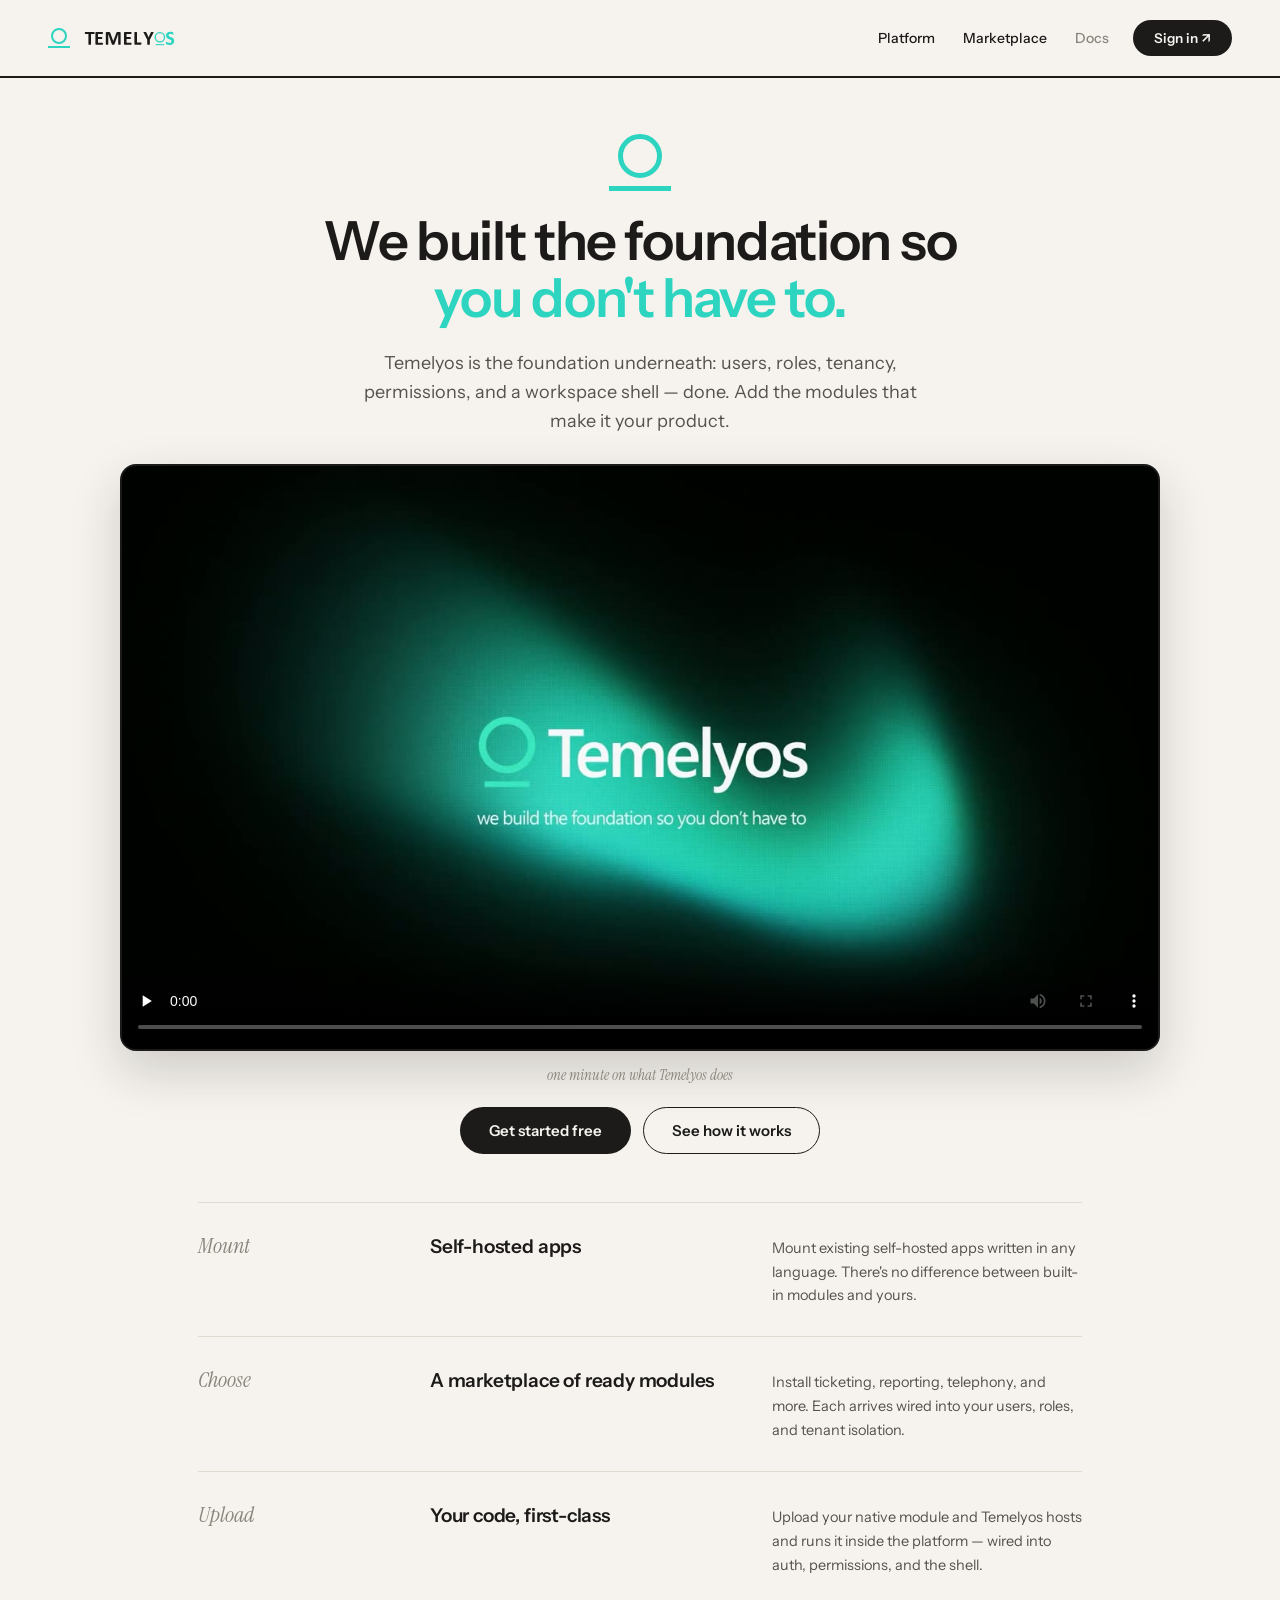
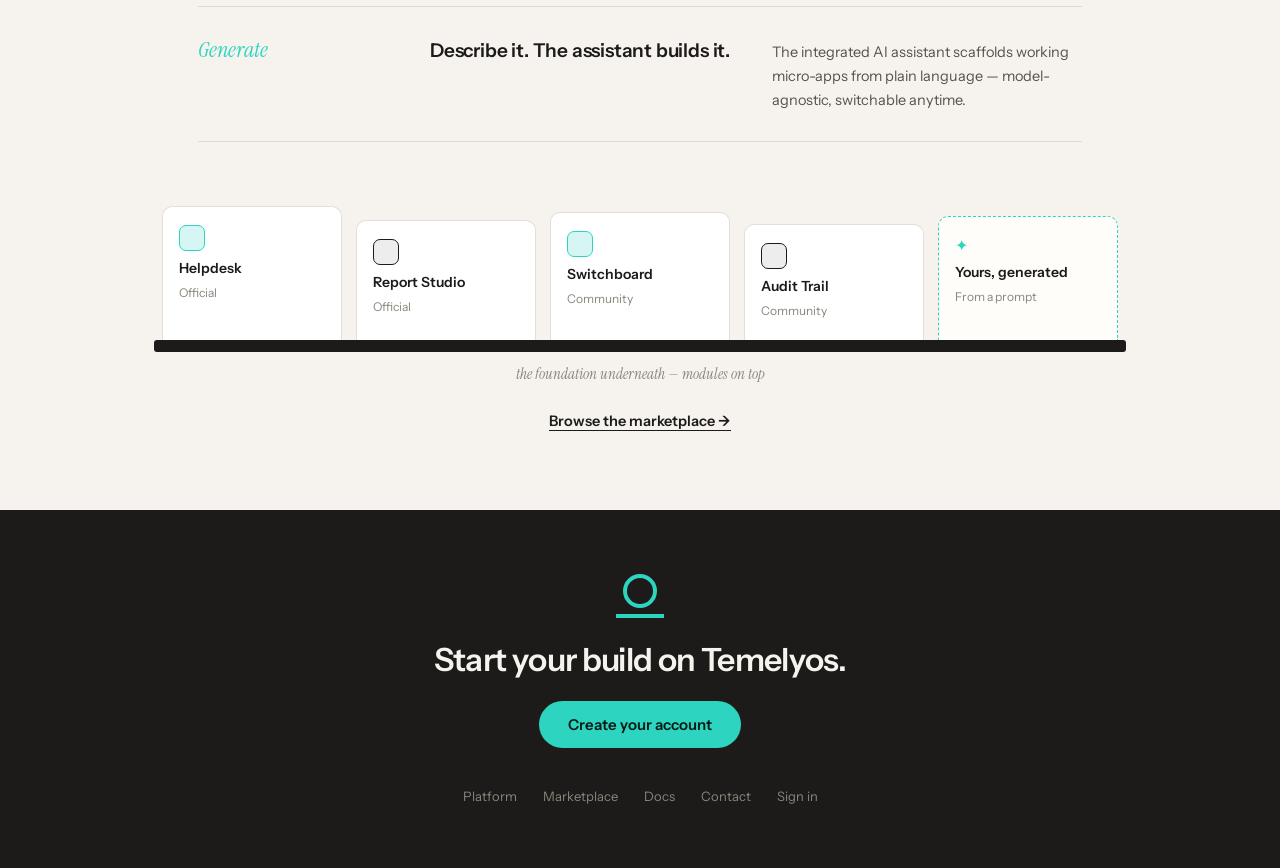
==== index.html @ 7af505e9 "feat(home): rewind the explainer to its first frame when it ends The cut ends on a white end card th" ====
<!DOCTYPE html>
<html lang="en">
<head>
<meta charset="utf-8">
<meta name="viewport" content="width=device-width, initial-scale=1">
<link rel="icon" type="image/svg+xml" href="/favicon.svg">
<title>Temelyos — We built the foundation so you don’t have to</title>
<meta name="description" content="Temelyos is the enterprise application foundation: users, roles, tenancy, permissions, and a workspace shell — done. Add the modules that make it your product.">
<link rel="preconnect" href="https://fonts.googleapis.com">
<link href="https://fonts.googleapis.com/css2?family=Instrument+Sans:wght@400;500;600;700&amp;family=Instrument+Serif:ital@0;1&amp;display=swap" rel="stylesheet">
<link rel="stylesheet" href="assets/site.css">
</head>
<body>
<div class="wrap" data-screen-label="Home">

  <!-- nav -->
  <div class="nav">
    <a href="index.html" class="nav-brand">
      <span style="display:flex;flex-direction:column;align-items:center"><span style="width:16px;height:16px;border-radius:50%;border:2.5px solid #2DD4BF;display:block"></span><span style="width:22px;height:2.5px;background:#2DD4BF;display:block;margin-top:2px"></span></span>
      <img src="assets/wordmark-charcoal.svg" alt="Temelyos" style="height:15px;display:block">
    </a>
    <div class="nav-links">
      <a href="platform.html">Platform</a>
      <a href="marketplace.html">Marketplace</a>
      <span class="muted">Docs</span>
    </div>
    <a href="sign-in.html" class="btn btn--dark btn--sm nav-cta">Sign in ↗</a>
  </div>

  <!-- hero -->
  <div class="hero hero--video">
    <div style="display:flex;flex-direction:column;align-items:center">
      <span style="width:44px;height:44px;border-radius:50%;border:5px solid #2DD4BF;display:block"></span>
      <span style="width:62px;height:5px;background:#2DD4BF;display:block;margin-top:8px"></span>
    </div>
    <h1 class="h1 h1--lg" style="max-width:720px">We built the foundation so <span style="color:#2DD4BF">you don't have to.</span></h1>
    <p class="lede" style="max-width:560px">Temelyos is the foundation underneath: users, roles, tenancy, permissions, and a workspace shell — done. Add the modules that make it your product.</p>

    <figure class="hero-video">
      <video controls playsinline preload="none" width="1920" height="1080" onended="this.currentTime = 0"
             poster="assets/explainer-poster.jpg">
        <source src="assets/explainer.mp4" type="video/mp4">
        Your browser can't play this video. <a href="assets/explainer.mp4">Download it instead.</a>
      </video>
    </figure>
    <div class="serif-note" style="font-size:15px;margin-top:-8px">one minute on what Temelyos does</div>

    <div class="hero-actions">
      <a href="sign-in.html#signup" class="btn btn--dark">Get started free</a>
      <a href="platform.html" class="btn btn--outline">See how it works</a>
    </div>
  </div>

  <!-- pillars as rows -->
  <div class="container">
    <div class="pillar">
      <div class="pillar-label">Mount</div>
      <div class="pillar-title">Self-hosted apps</div>
      <div class="pillar-body">Mount existing self-hosted apps written in any language. There's no difference between built-in modules and yours.</div>
    </div>
    <div class="pillar">
      <div class="pillar-label">Choose</div>
      <div class="pillar-title">A marketplace of ready modules</div>
      <div class="pillar-body">Install ticketing, reporting, telephony, and more. Each arrives wired into your users, roles, and tenant isolation.</div>
    </div>
    <div class="pillar">
      <div class="pillar-label">Upload</div>
      <div class="pillar-title">Your code, first-class</div>
      <div class="pillar-body">Upload your native module and Temelyos hosts and runs it inside the platform — wired into auth, permissions, and the shell.</div>
    </div>
    <div class="pillar">
      <div class="pillar-label" style="color:#2DD4BF">Generate</div>
      <div class="pillar-title">Describe it. The assistant builds it.</div>
      <div class="pillar-body">The integrated AI assistant scaffolds working micro-apps from plain language — model-agnostic, switchable anytime.</div>
    </div>
  </div>

  <!-- module shelf sitting ON the baseline -->
  <div class="shelf">
    <div class="shelf-inner">
      <!-- Static fallback; replaced with live catalog modules on load (see script). -->
      <div class="shelf-grid" id="shelf-grid">
        <div class="shelf-card">
          <span class="shelf-icon" style="background:#2DD4BF33;border-color:#2DD4BF"></span>
          <span class="shelf-name">Helpdesk</span>
          <span class="shelf-sub">Official</span>
        </div>
        <div class="shelf-card" style="margin-top:14px">
          <span class="shelf-icon" style="background:#1C1B1A14;border-color:#1C1B1A"></span>
          <span class="shelf-name">Report Studio</span>
          <span class="shelf-sub">Official</span>
        </div>
        <div class="shelf-card" style="margin-top:6px">
          <span class="shelf-icon" style="background:#2DD4BF33;border-color:#2DD4BF"></span>
          <span class="shelf-name">Switchboard</span>
          <span class="shelf-sub">Community</span>
        </div>
        <div class="shelf-card" style="margin-top:18px">
          <span class="shelf-icon" style="background:#1C1B1A14;border-color:#1C1B1A"></span>
          <span class="shelf-name">Audit Trail</span>
          <span class="shelf-sub">Community</span>
        </div>
        <div class="shelf-card shelf-card--gen" style="margin-top:10px">
          <span style="font-size:16px;color:#2DD4BF">✦</span>
          <span class="shelf-name">Yours, generated</span>
          <span class="shelf-sub">From a prompt</span>
        </div>
      </div>
      <div style="height:12px;background:#1C1B1A;border-radius:3px"></div>
      <div class="serif-note" style="margin-top:12px;font-size:15px;text-align:center">the foundation underneath — modules on top</div>
    </div>
    <a href="marketplace.html" style="margin-top:28px;color:#1C1B1A;font-weight:600;font-size:14.5px;text-decoration:underline;text-underline-offset:4px">Browse the marketplace →</a>
  </div>

  <!-- CTA / footer -->
  <div class="cta">
    <div style="display:flex;flex-direction:column;align-items:center">
      <span style="width:34px;height:34px;border-radius:50%;border:4px solid #2DD4BF;display:block"></span>
      <span style="width:48px;height:4px;background:#2DD4BF;display:block;margin-top:6px"></span>
    </div>
    <div class="cta-title">Start your build on Temelyos.</div>
    <a href="sign-in.html#signup" class="btn btn--teal">Create your account</a>
    <div class="footer-links" style="margin-top:18px">
      <a href="platform.html">Platform</a>
      <a href="marketplace.html">Marketplace</a>
      <span>Docs</span>
      <a href="contact.html">Contact</a>
      <a href="sign-in.html">Sign in</a>
    </div>
  </div>
</div>

<script>
// Populate the module shelf from the live marketplace catalog (same source as
// marketplace.html). Progressive enhancement: the static shelf above stays as-is
// if the catalog is empty or unreachable.
(function () {
  var API = 'https://marketplace.temelyos.com';
  var grid = document.getElementById('shelf-grid');
  if (!grid) return;
  var STAGGER = [0, 14, 6, 18, 10];   // the shelf's varied resting heights

  function esc(s) {
    return String(s == null ? '' : s).replace(/[&<>"']/g, function (c) {
      return { '&': '&amp;', '<': '&lt;', '>': '&gt;', '"': '&quot;', "'": '&#39;' }[c];
    });
  }
  function iconHtml(e) {
    return e.icon
      ? '<img class="shelf-icon" src="' + esc(API + e.icon) + '" alt="">'
      : '<span class="shelf-icon" style="background:#2DD4BF33;border-color:#2DD4BF"></span>';
  }
  function cardHtml(e, i) {
    var cat = (e.categories && e.categories[0]) || '';
    return '<div class="shelf-card" style="margin-top:' + STAGGER[i % STAGGER.length] + 'px">' +
      iconHtml(e) +
      '<span class="shelf-name">' + esc(e.name) + '</span>' +
      '<span class="shelf-sub">' + esc(cat) + '</span>' +
    '</div>';
  }
  function genCard(i) {
    return '<div class="shelf-card shelf-card--gen" style="margin-top:' + STAGGER[i % STAGGER.length] + 'px">' +
      '<span style="font-size:16px;color:#2DD4BF">✦</span>' +
      '<span class="shelf-name">Yours, generated</span>' +
      '<span class="shelf-sub">From a prompt</span>' +
    '</div>';
  }

  fetch(API + '/api/public/marketplace')
    .then(function (r) { if (!r.ok) throw new Error(r.status); return r.json(); })
    .then(function (data) {
      var list = Array.isArray(data) ? data : [];
      if (!list.length) return;                        // empty -> keep the static shelf
      for (var i = list.length - 1; i > 0; i--) {      // Fisher-Yates shuffle
        var j = Math.floor(Math.random() * (i + 1));
        var t = list[i]; list[i] = list[j]; list[j] = t;
      }
      var picks = list.slice(0, 4);                    // up to 4 random modules
      grid.innerHTML = picks.map(cardHtml).join('') + genCard(picks.length);
    })
    .catch(function () { /* unreachable -> keep the static shelf */ });
})();
</script>
</body>
</html>
---- assets/site.css ----
/* Temelyos marketing site — shared design system.
   Desktop values match the original inline styles; mobile behaviour is
   driven by the --gutter variable, clamp() type, and one breakpoint. */

:root {
  --ink: #1C1B1A;
  --cream: #F6F3EE;
  --teal: #2DD4BF;
  --teal-ink: #0A1A17;
  --muted: #55524C;
  --faint: #8A857C;
  --footer-faint: #9BA6A2;
  --line: #E0DBD1;
  --card-line: #E4DFD6;
  --card: #FFFFFF;
  --sans: 'Instrument Sans', sans-serif;
  --serif: 'Instrument Serif', serif;
  --mono: 'IBM Plex Mono', monospace;
  --gutter: 48px;          /* section side padding — shrinks on mobile */
}

* { box-sizing: border-box; }
body { margin: 0; background: var(--cream); font-family: var(--sans); color: var(--ink); }
.wrap { min-height: 100vh; background: var(--cream); }
input:focus, textarea:focus { border-color: var(--ink) !important; }

/* ---- nav ---- */
.nav { display: flex; align-items: center; flex-wrap: wrap; row-gap: 12px;
  gap: 24px; padding: 20px var(--gutter); border-bottom: 2px solid var(--ink); }
.nav-brand { margin-right: auto; display: flex; align-items: center; gap: 14px; text-decoration: none; color: var(--ink); }
.nav-links { display: flex; align-items: center; gap: 28px; font-size: 14px; font-weight: 500; }
.nav-links a:not(.btn) { color: var(--ink); text-decoration: none; }
.nav-links a.is-active { border-bottom: 2px solid var(--teal); padding-bottom: 2px; }
.nav-links .muted { color: var(--faint); }

/* ---- buttons (pills) ---- */
.btn { display: inline-flex; align-items: center; justify-content: center;
  padding: 13px 28px; border-radius: 99px; border: 1.5px solid transparent;
  font: 600 15px var(--sans); text-decoration: none; cursor: pointer; white-space: nowrap; }
.btn--dark { background: var(--ink); color: var(--cream); }
.btn--teal { background: var(--teal); color: var(--teal-ink); }
.btn--outline { border-color: var(--ink); color: var(--ink); background: transparent; }
.btn--sm { padding: 9px 20px; font-size: 13.5px; }
.btn--tall { height: 48px; padding: 0 24px; }

/* ---- layout containers ---- */
.container { max-width: 980px; margin: 0 auto; padding-left: var(--gutter); padding-right: var(--gutter); }
.container--wide { max-width: 1080px; }

/* ---- type ---- */
.h1 { margin: 0; font-weight: 600; letter-spacing: -.025em; line-height: 1.06;
  font-size: clamp(32px, 8vw, 46px); }
.h1--lg { font-size: clamp(34px, 8vw, 54px); }
.h1--xl { font-size: clamp(34px, 9vw, 58px); }
.lede { margin: 0; font-size: 18px; line-height: 1.6; color: var(--muted); max-width: 600px; }
.eyebrow { font: 500 12px var(--mono); letter-spacing: .14em; color: var(--faint); }
.eyebrow--teal { color: var(--teal); }
.section-title { font-size: clamp(24px, 5vw, 30px); font-weight: 600; letter-spacing: -.02em; }
.serif-note { font-family: var(--serif); font-style: italic; color: var(--faint); }

/* ---- hero (centered, home) ---- */
.hero { display: flex; flex-direction: column; align-items: center; text-align: center;
  padding: 72px var(--gutter) 64px; gap: 26px; }
.hero-actions { display: flex; gap: 12px; flex-wrap: wrap; justify-content: center; }

/* ---- home: hero video (the centrepiece) ---- */
.hero--video { padding-top: 56px; padding-bottom: 48px; gap: 22px; }
.hero-video { width: 100%; max-width: 1040px; margin: 6px 0 0; line-height: 0;
  border: 2px solid var(--ink); border-radius: 16px; overflow: hidden;
  background: var(--ink); box-shadow: 0 20px 50px rgba(28, 27, 26, .18); }
.hero-video video { display: block; width: 100%; height: auto; aspect-ratio: 16 / 9; background: var(--ink); }

/* ---- home: pillar rows ---- */
.pillar { display: grid; grid-template-columns: 200px 1fr 1fr; gap: 32px;
  padding: 28px 0; border-top: 1px solid var(--line); align-items: baseline; }
.pillar:last-child { border-bottom: 1px solid var(--line); }
.pillar-label { font-family: var(--serif); font-style: italic; font-size: 22px; color: var(--faint); }
.pillar-title { font-size: 19px; font-weight: 600; letter-spacing: -.01em; }
.pillar-body { font-size: 14.5px; line-height: 1.65; color: var(--muted); }

/* ---- home: module shelf (populated from the live catalog) ---- */
.shelf { display: flex; flex-direction: column; align-items: center; padding: 64px var(--gutter) 80px; }
.shelf-inner { width: fit-content; max-width: 100%; margin: 0 auto; display: flex; flex-direction: column; }
.shelf-grid { display: flex; flex-wrap: wrap; justify-content: center; gap: 14px; padding: 0 8px; }
.shelf-card { width: 180px; max-width: 100%; background: var(--card); border: 1px solid var(--card-line);
  border-radius: 10px 10px 0 0; border-bottom: none; padding: 18px 16px 22px;
  display: flex; flex-direction: column; gap: 8px; text-align: left; }
.shelf-card--gen { background: #FFFDF9; border: 1.5px dashed var(--teal); border-bottom: none; }
.shelf-icon { width: 26px; height: 26px; border-radius: 7px; display: block; object-fit: cover; border: 1.5px solid var(--card-line); }
.shelf-name { font-weight: 600; font-size: 14px; }
.shelf-sub { font-size: 12px; color: var(--faint); }

/* ---- platform: two-column feature splits ---- */
.split { display: grid; grid-template-columns: 1fr 1.1fr; gap: 56px; align-items: center;
  border-top: 1px solid var(--line); padding: 48px 0; }
.split--wide-left { grid-template-columns: 1.1fr 1fr; }
.split-text { display: flex; flex-direction: column; gap: 16px; }
.bullets { display: flex; flex-direction: column; gap: 10px; margin-top: 6px; }
.bullet { display: flex; gap: 10px; align-items: baseline; }
.bullet .dot { width: 6px; height: 6px; border-radius: 50%; background: var(--teal);
  flex: none; position: relative; top: -2px; }
.bullet span:last-child { font-size: 14px; line-height: 1.5; color: var(--muted); }
.bullet strong { color: var(--ink); }
.mock { background: var(--card); border: 1px solid var(--card-line); border-radius: 10px;
  overflow: hidden; box-shadow: 0 10px 30px rgba(28, 27, 26, .08); }
.shell-mock { display: grid; grid-template-columns: 140px 1fr 130px; min-height: 280px; }
.mini-modules { display: grid; grid-template-columns: repeat(4, 1fr); gap: 12px; padding: 0 6px; }

/* ---- generic card ---- */
.card { background: var(--card); border: 1px solid var(--card-line); border-radius: 12px;
  box-shadow: 0 2px 10px rgba(28, 27, 26, .05); }

/* ---- marketplace ---- */
.panels { display: grid; grid-template-columns: 1fr 1fr; gap: 16px; }
.search-row { display: flex; gap: 12px; margin-top: 8px; flex-wrap: wrap; }
.module-grid { display: grid; grid-template-columns: repeat(auto-fill, minmax(280px, 1fr)); gap: 18px; }

/* ---- contact ---- */
.contact-grid { display: grid; grid-template-columns: 1fr 420px; gap: 64px; align-items: start; }
.field { display: flex; flex-direction: column; gap: 6px; }
.field label { font-size: 12.5px; font-weight: 600; color: var(--muted); }
.input, .textarea { border: 1.5px solid var(--line); border-radius: 8px; font-size: 14px;
  font-family: var(--sans); background: var(--card); color: var(--ink); outline: none; }
.input { height: 44px; padding: 0 14px; }
.textarea { padding: 12px 14px; resize: vertical; }

/* ---- CTA / footer ---- */
.cta { background: var(--ink); color: var(--cream); padding: 64px var(--gutter);
  display: flex; flex-direction: column; align-items: center; gap: 22px; text-align: center; }
.cta-title { font-size: clamp(24px, 6vw, 32px); font-weight: 600; letter-spacing: -.02em; max-width: 560px; }
.footer-links { display: flex; gap: 26px; font-size: 13px; color: var(--faint); flex-wrap: wrap; justify-content: center; }
.footer-links a { color: var(--faint); text-decoration: none; }
.site-footer { background: var(--ink); color: var(--cream); padding: 28px var(--gutter);
  display: flex; justify-content: space-between; align-items: center; gap: 16px; flex-wrap: wrap; }

/* =====================================================================
   Mobile — one breakpoint. Stack the multi-column layouts, shrink the
   gutter, and let the decorative mocks collapse rather than crush.
   ===================================================================== */
@media (max-width: 760px) {
  :root { --gutter: 20px; }

  .hero--video { padding-top: 36px; }
  .hero-video { border-radius: 12px; }

  .pillar { grid-template-columns: 1fr; gap: 6px; }
  .pillar-label { font-size: 18px; }

  .split, .split--wide-left { grid-template-columns: 1fr; gap: 28px; }
  .split .split-text { order: -1; }   /* keep copy above the diagram */

  .panels { grid-template-columns: 1fr; }
  /* two cards per row instead of a single stacked column */
  .shelf-inner { width: 100%; }
  .shelf-card { width: calc(50% - 7px); margin-top: 0 !important; }

  .shell-mock { grid-template-columns: 1fr; min-height: 0; }
  .mini-modules { grid-template-columns: repeat(2, 1fr); }
  .mini-modules > * { margin-top: 0 !important; }

  .contact-grid { grid-template-columns: 1fr; gap: 36px; }

  /* logo + Sign in stay on the top row; the section links drop below, centered */
  .nav-cta { order: 1; }
  .nav-links { order: 2; width: 100%; justify-content: center; gap: 22px; font-size: 13.5px; }
  .site-footer { flex-direction: column; align-items: flex-start; }
}
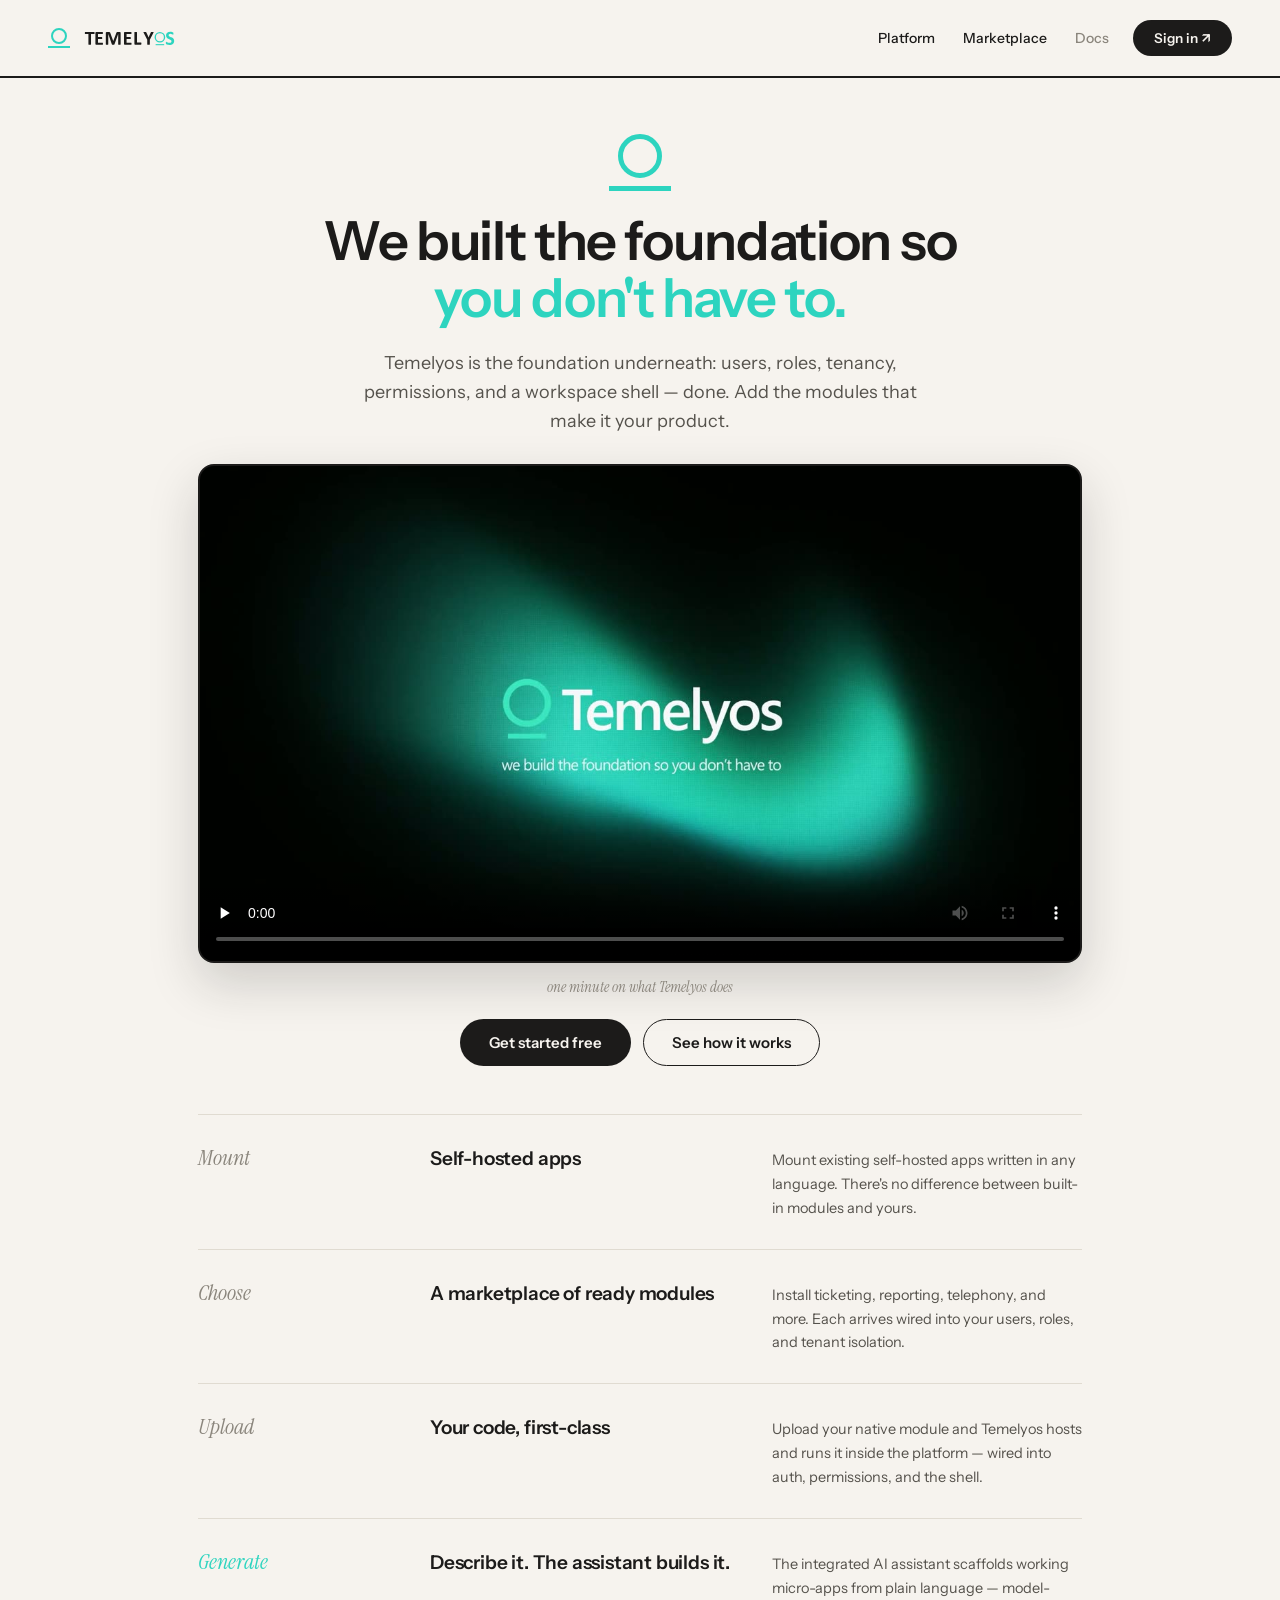
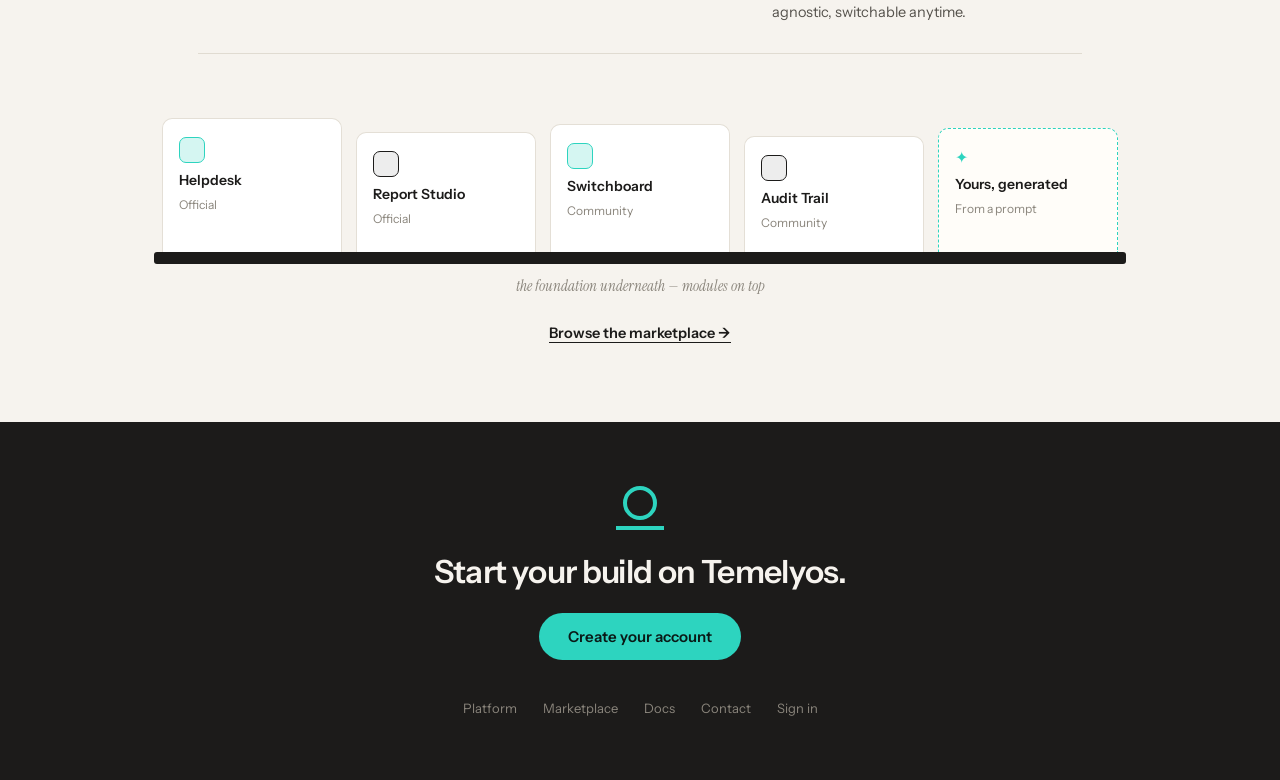
==== commit a0b04c1c: "Merge pull request #17 from temelyos/feat/shelf-cards-link-to-marketplace feat(home): link shelf mod" ====
--- a/index.html
+++ b/index.html
@@ -80,31 +80,31 @@
     <div class="shelf-inner">
       <!-- Static fallback; replaced with live catalog modules on load (see script). -->
       <div class="shelf-grid" id="shelf-grid">
-        <div class="shelf-card">
+        <a class="shelf-card" href="marketplace.html">
           <span class="shelf-icon" style="background:#2DD4BF33;border-color:#2DD4BF"></span>
           <span class="shelf-name">Helpdesk</span>
           <span class="shelf-sub">Official</span>
-        </div>
-        <div class="shelf-card" style="margin-top:14px">
+        </a>
+        <a class="shelf-card" href="marketplace.html" style="margin-top:14px">
           <span class="shelf-icon" style="background:#1C1B1A14;border-color:#1C1B1A"></span>
           <span class="shelf-name">Report Studio</span>
           <span class="shelf-sub">Official</span>
-        </div>
-        <div class="shelf-card" style="margin-top:6px">
+        </a>
+        <a class="shelf-card" href="marketplace.html" style="margin-top:6px">
           <span class="shelf-icon" style="background:#2DD4BF33;border-color:#2DD4BF"></span>
           <span class="shelf-name">Switchboard</span>
           <span class="shelf-sub">Community</span>
-        </div>
-        <div class="shelf-card" style="margin-top:18px">
+        </a>
+        <a class="shelf-card" href="marketplace.html" style="margin-top:18px">
           <span class="shelf-icon" style="background:#1C1B1A14;border-color:#1C1B1A"></span>
           <span class="shelf-name">Audit Trail</span>
           <span class="shelf-sub">Community</span>
-        </div>
-        <div class="shelf-card shelf-card--gen" style="margin-top:10px">
+        </a>
+        <a class="shelf-card shelf-card--gen" href="https://marketplace.temelyos.com/marketplace/builder" style="margin-top:10px">
           <span style="font-size:16px;color:#2DD4BF">✦</span>
           <span class="shelf-name">Yours, generated</span>
           <span class="shelf-sub">From a prompt</span>
-        </div>
+        </a>
       </div>
       <div style="height:12px;background:#1C1B1A;border-radius:3px"></div>
       <div class="serif-note" style="margin-top:12px;font-size:15px;text-align:center">the foundation underneath — modules on top</div>
@@ -150,20 +150,26 @@
       ? '<img class="shelf-icon" src="' + esc(API + e.icon) + '" alt="">'
       : '<span class="shelf-icon" style="background:#2DD4BF33;border-color:#2DD4BF"></span>';
   }
+  // marketplace.html opens a module's detail from this slug (see its openFromHash).
+  function slug(s) {
+    return String(s == null ? '' : s).toLowerCase().replace(/[^a-z0-9]+/g, '-').replace(/^-|-$/g, '');
+  }
   function cardHtml(e, i) {
     var cat = (e.categories && e.categories[0]) || '';
-    return '<div class="shelf-card" style="margin-top:' + STAGGER[i % STAGGER.length] + 'px">' +
+    return '<a class="shelf-card" href="marketplace.html#' + esc(slug(e.name)) +
+      '" style="margin-top:' + STAGGER[i % STAGGER.length] + 'px">' +
       iconHtml(e) +
       '<span class="shelf-name">' + esc(e.name) + '</span>' +
       '<span class="shelf-sub">' + esc(cat) + '</span>' +
-    '</div>';
+    '</a>';
   }
   function genCard(i) {
-    return '<div class="shelf-card shelf-card--gen" style="margin-top:' + STAGGER[i % STAGGER.length] + 'px">' +
+    return '<a class="shelf-card shelf-card--gen" href="' + API + '/marketplace/builder' +
+      '" style="margin-top:' + STAGGER[i % STAGGER.length] + 'px">' +
       '<span style="font-size:16px;color:#2DD4BF">✦</span>' +
       '<span class="shelf-name">Yours, generated</span>' +
       '<span class="shelf-sub">From a prompt</span>' +
-    '</div>';
+    '</a>';
   }
 
   fetch(API + '/api/public/marketplace')
--- a/assets/site.css
+++ b/assets/site.css
@@ -65,7 +65,8 @@
 
 /* ---- home: hero video (the centrepiece) ---- */
 .hero--video { padding-top: 56px; padding-bottom: 48px; gap: 22px; }
-.hero-video { width: 100%; max-width: 1040px; margin: 6px 0 0; line-height: 0;
+/* max-width matches .container's inner width, so the frame's edges land on the pillar rules */
+.hero-video { width: 100%; max-width: calc(980px - var(--gutter) * 2); margin: 6px 0 0; line-height: 0;
   border: 2px solid var(--ink); border-radius: 16px; overflow: hidden;
   background: var(--ink); box-shadow: 0 20px 50px rgba(28, 27, 26, .18); }
 .hero-video video { display: block; width: 100%; height: auto; aspect-ratio: 16 / 9; background: var(--ink); }
@@ -86,6 +87,9 @@
   border-radius: 10px 10px 0 0; border-bottom: none; padding: 18px 16px 22px;
   display: flex; flex-direction: column; gap: 8px; text-align: left; }
 .shelf-card--gen { background: #FFFDF9; border: 1.5px dashed var(--teal); border-bottom: none; }
+a.shelf-card { text-decoration: none; color: inherit; transition: border-color .15s, box-shadow .15s; }
+a.shelf-card:hover { border-color: var(--ink); box-shadow: 0 -4px 14px rgba(28, 27, 26, .08); }
+a.shelf-card--gen:hover { border-color: var(--teal); }
 .shelf-icon { width: 26px; height: 26px; border-radius: 7px; display: block; object-fit: cover; border: 1.5px solid var(--card-line); }
 .shelf-name { font-weight: 600; font-size: 14px; }
 .shelf-sub { font-size: 12px; color: var(--faint); }
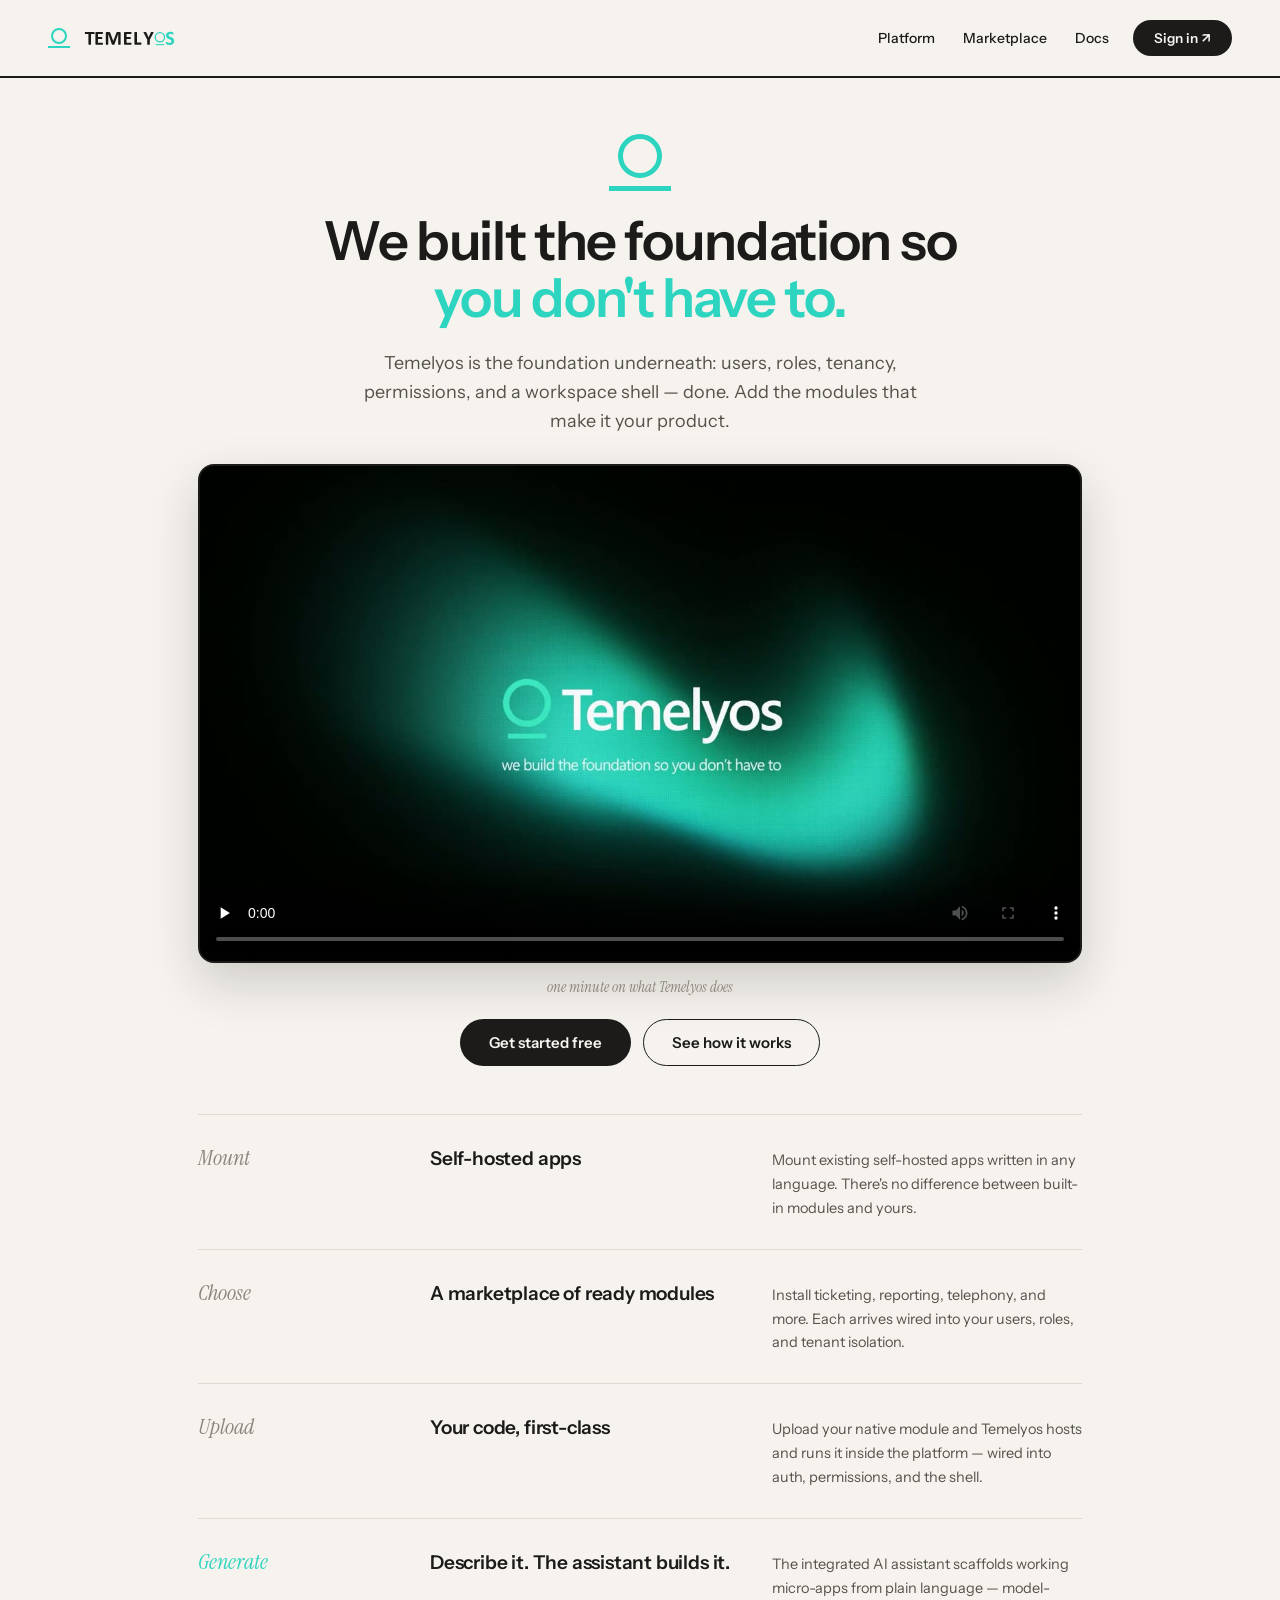
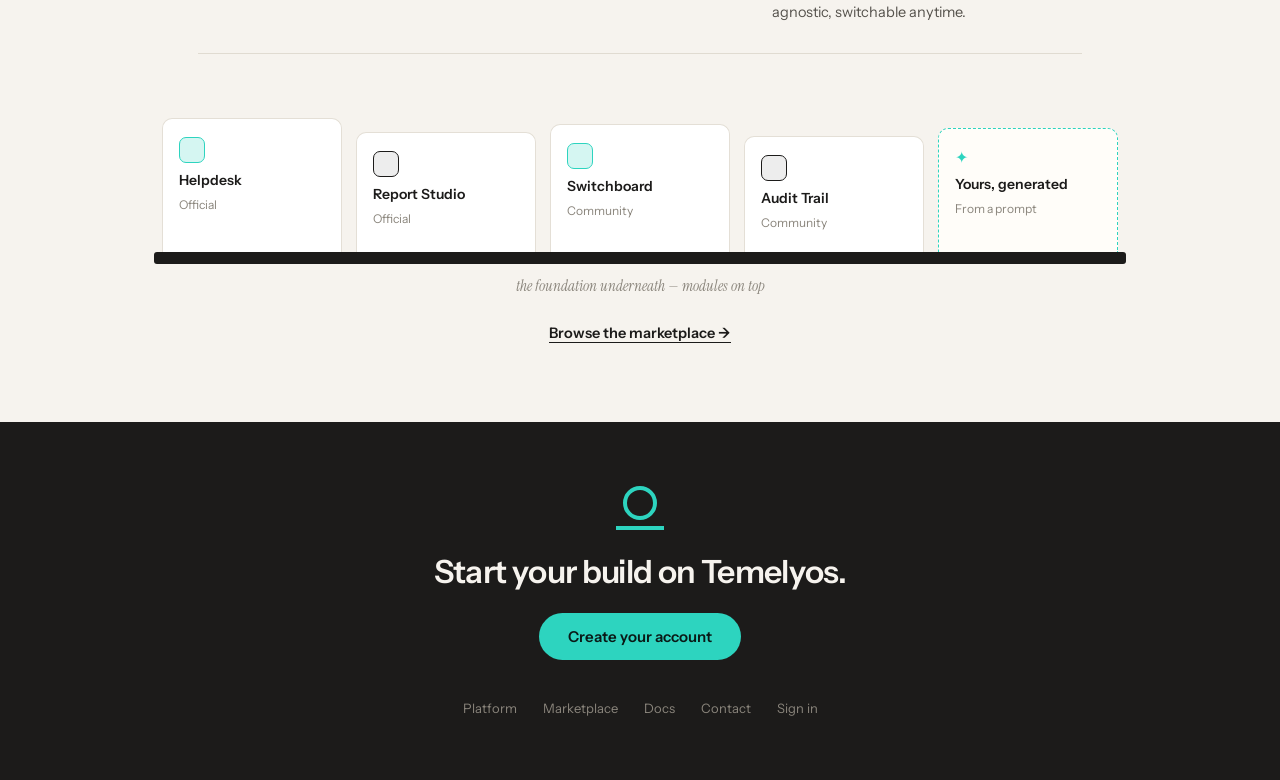
==== commit 3072f10f: "feat(docs): add a coming-soon docs page and link the nav to it Docs was inert grey text in every nav" ====
--- a/index.html
+++ b/index.html
@@ -22,7 +22,7 @@
     <div class="nav-links">
       <a href="platform.html">Platform</a>
       <a href="marketplace.html">Marketplace</a>
-      <span class="muted">Docs</span>
+      <a href="docs.html">Docs</a>
     </div>
     <a href="sign-in.html" class="btn btn--dark btn--sm nav-cta">Sign in ↗</a>
   </div>
@@ -123,7 +123,7 @@
     <div class="footer-links" style="margin-top:18px">
       <a href="platform.html">Platform</a>
       <a href="marketplace.html">Marketplace</a>
-      <span>Docs</span>
+      <a href="docs.html">Docs</a>
       <a href="contact.html">Contact</a>
       <a href="sign-in.html">Sign in</a>
     </div>
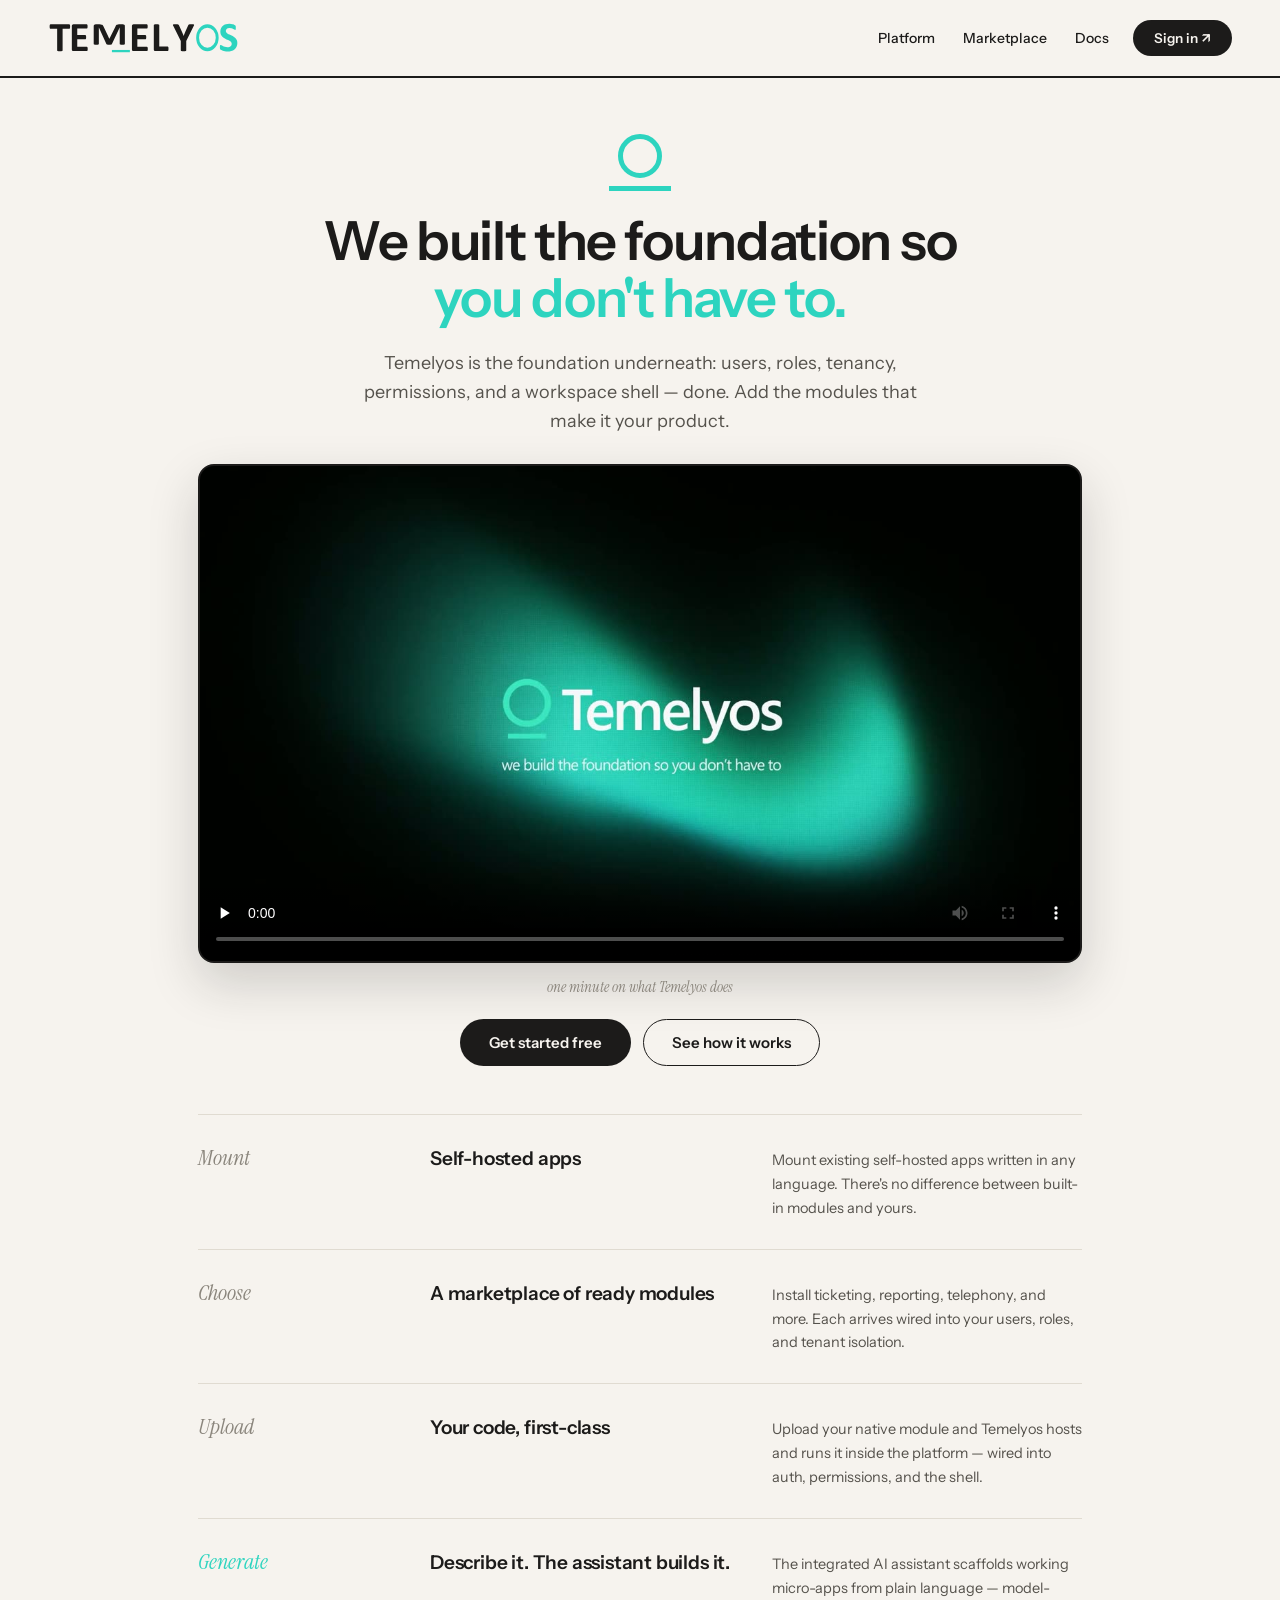
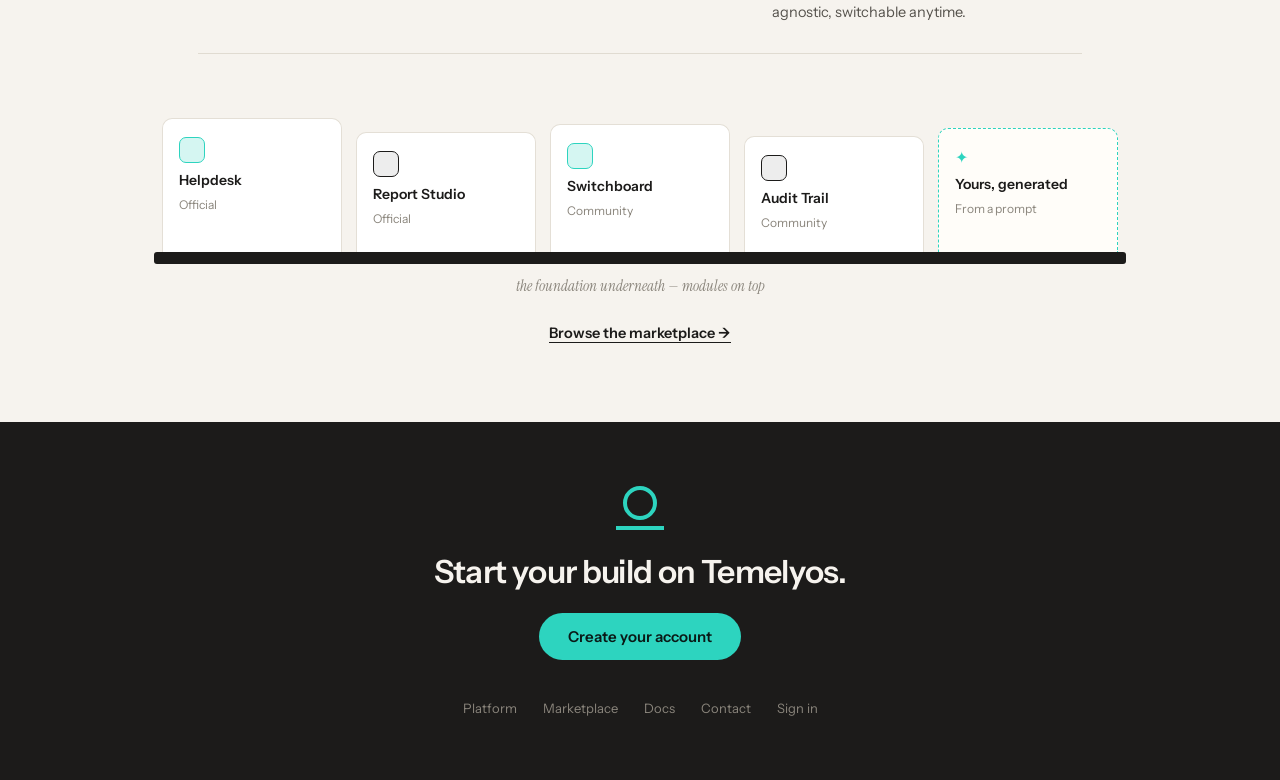
==== commit 4024844a: "feat(nav): use the animated Temelyos logo in the header Co-Authored-By: Claude Opus 5.5 (1M context)" ====
--- a/index.html
+++ b/index.html
@@ -16,8 +16,7 @@
   <!-- nav -->
   <div class="nav">
     <a href="index.html" class="nav-brand">
-      <span style="display:flex;flex-direction:column;align-items:center"><span style="width:16px;height:16px;border-radius:50%;border:2.5px solid #2DD4BF;display:block"></span><span style="width:22px;height:2.5px;background:#2DD4BF;display:block;margin-top:2px"></span></span>
-      <img src="assets/wordmark-charcoal.svg" alt="Temelyos" style="height:15px;display:block">
+      <img src="assets/logo-animated.svg" alt="Temelyos" style="height:36px;display:block">
     </a>
     <div class="nav-links">
       <a href="platform.html">Platform</a>
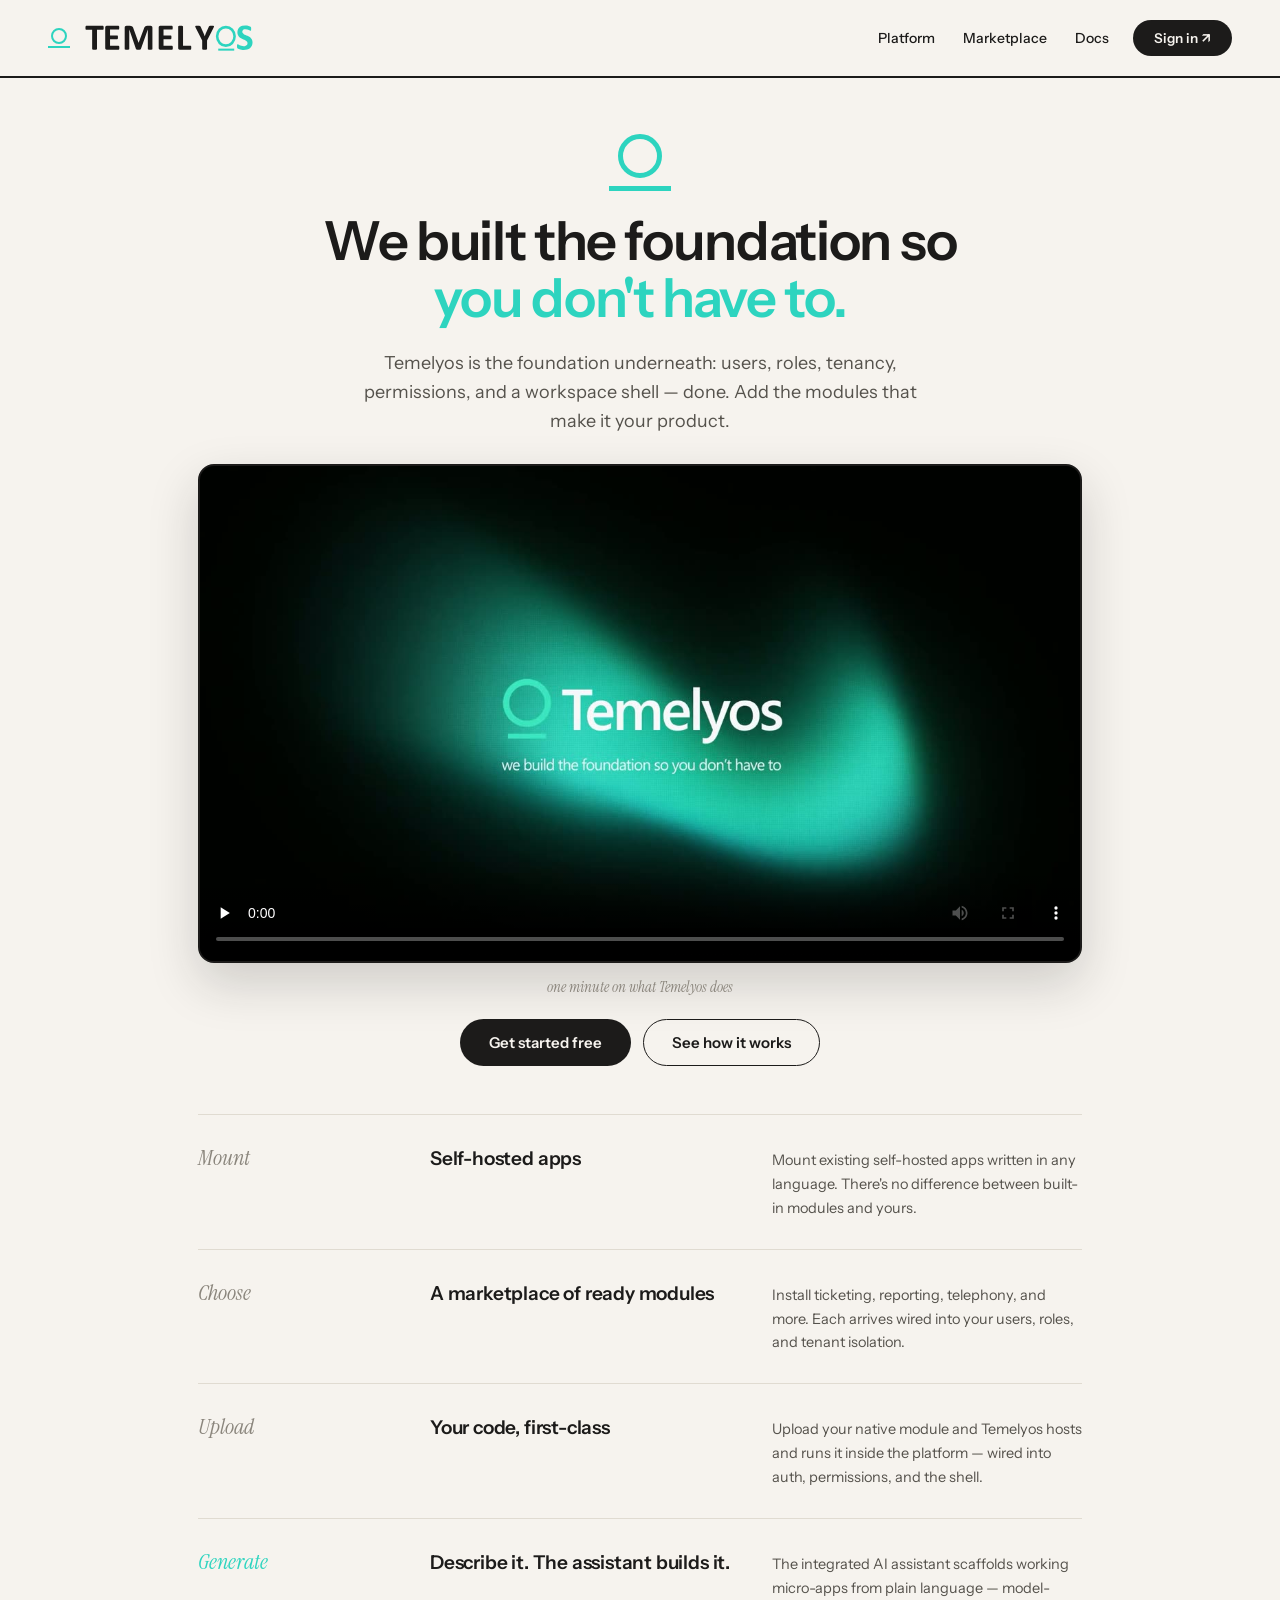
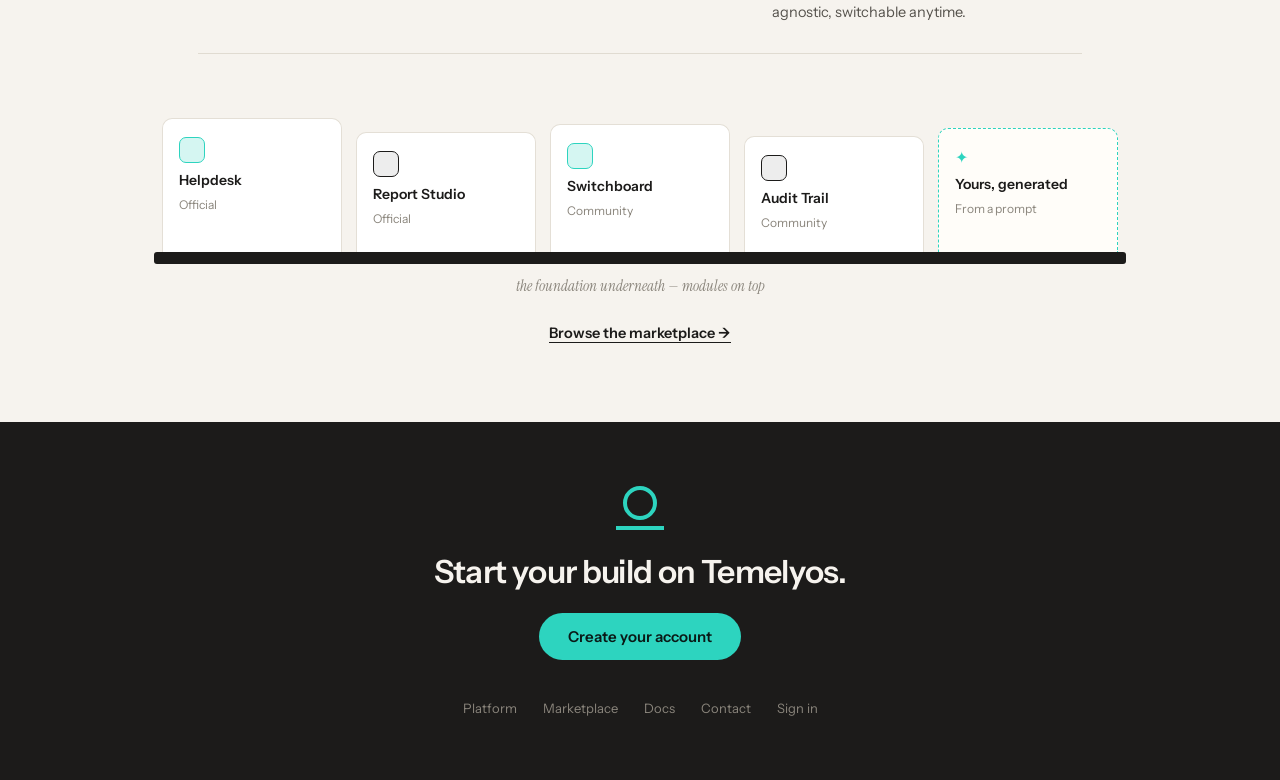
==== commit 626ead74: "feat(nav): bring back the icon, 32px logo, faster animation Co-Authored-By: Claude Opus 5.5 (1M cont" ====
--- a/index.html
+++ b/index.html
@@ -16,7 +16,8 @@
   <!-- nav -->
   <div class="nav">
     <a href="index.html" class="nav-brand">
-      <img src="assets/logo-animated.svg" alt="Temelyos" style="height:36px;display:block">
+      <span style="display:flex;flex-direction:column;align-items:center"><span style="width:16px;height:16px;border-radius:50%;border:2.5px solid #2DD4BF;display:block"></span><span style="width:22px;height:2.5px;background:#2DD4BF;display:block;margin-top:2px"></span></span>
+      <img src="assets/logo-animated.svg" alt="Temelyos" style="height:32px;display:block">
     </a>
     <div class="nav-links">
       <a href="platform.html">Platform</a>
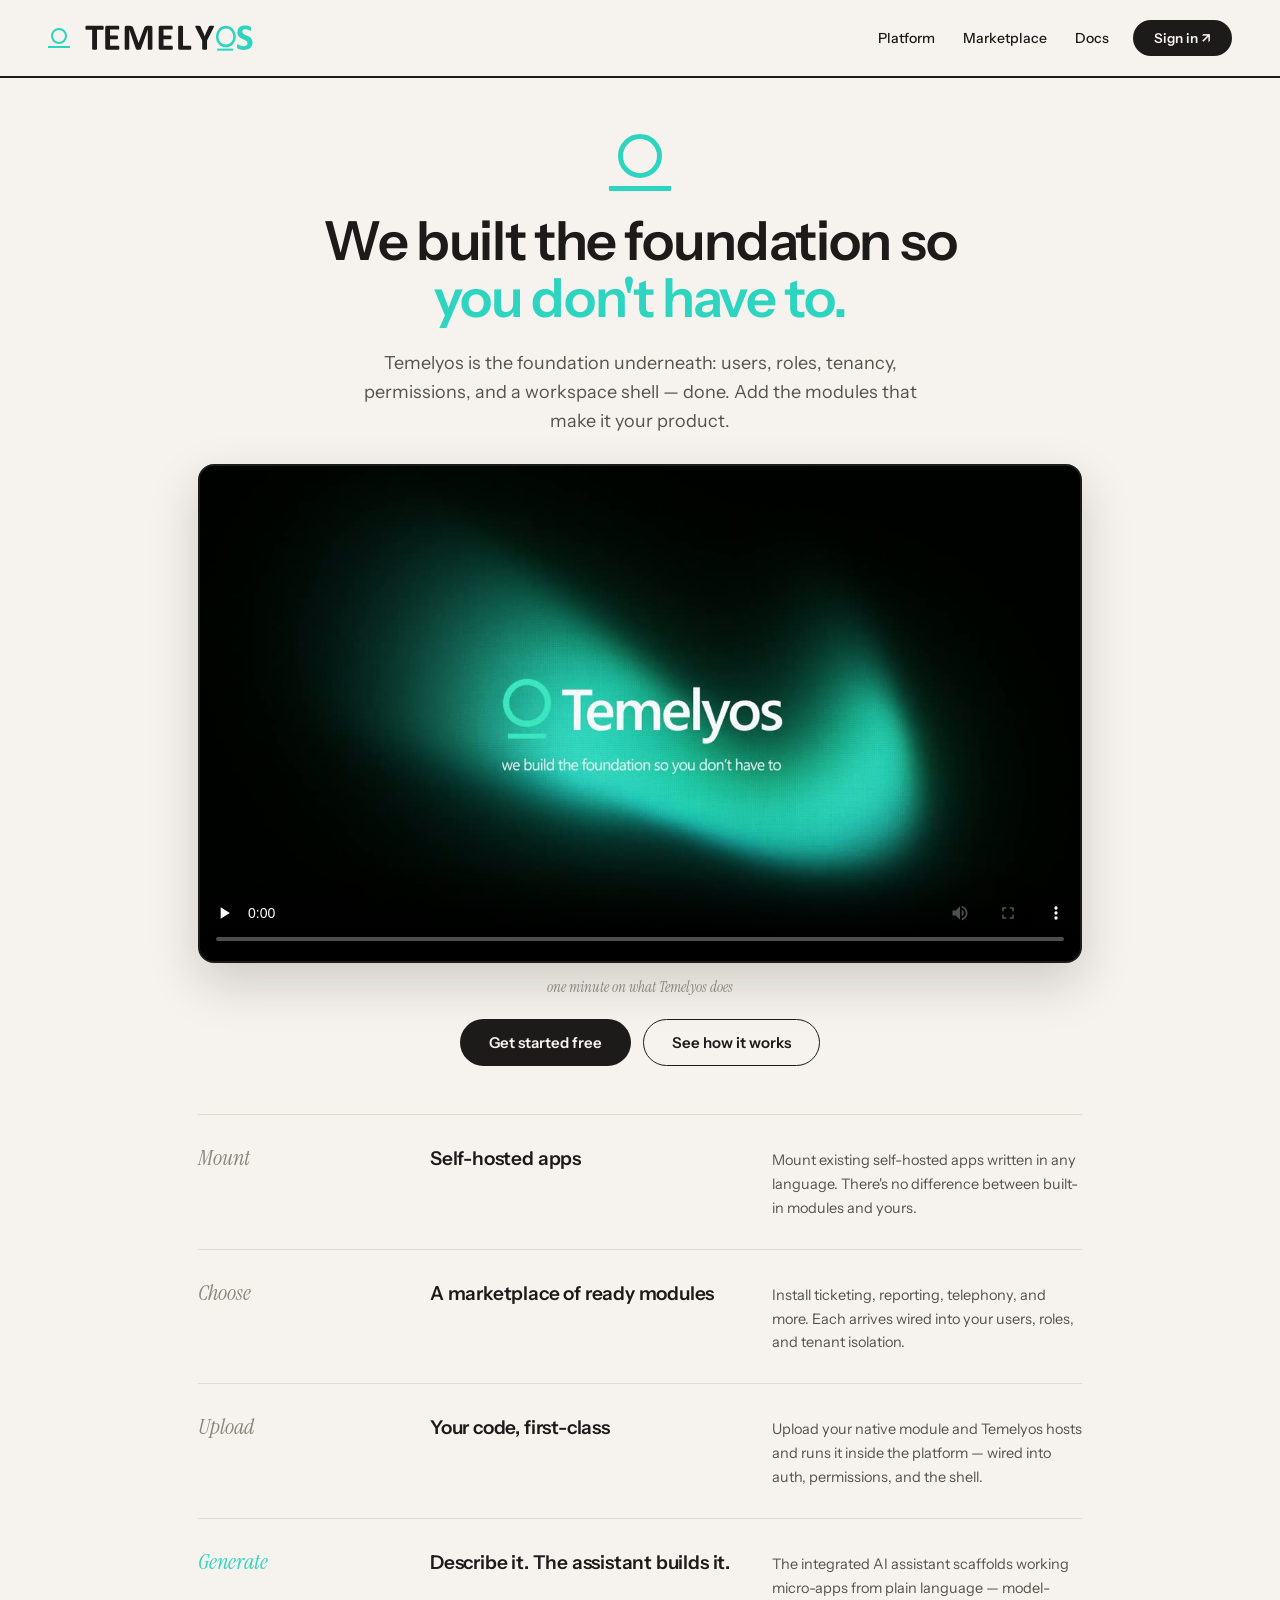
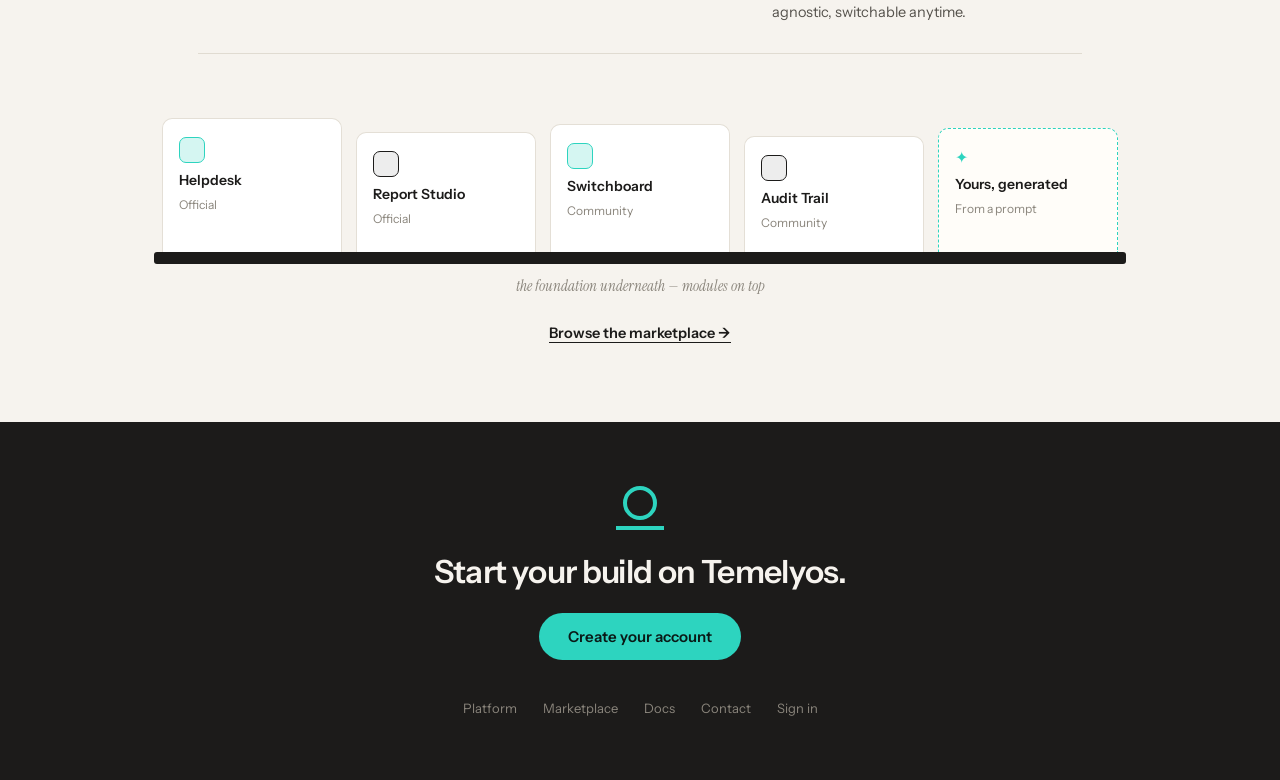
==== commit 580013ca: "feat(nav): play the logo animation once per visit Co-Authored-By: Claude Opus 5.5 (1M context) <nore" ====
--- a/index.html
+++ b/index.html
@@ -17,7 +17,8 @@
   <div class="nav">
     <a href="index.html" class="nav-brand">
       <span style="display:flex;flex-direction:column;align-items:center"><span style="width:16px;height:16px;border-radius:50%;border:2.5px solid #2DD4BF;display:block"></span><span style="width:22px;height:2.5px;background:#2DD4BF;display:block;margin-top:2px"></span></span>
-      <img src="assets/logo-animated.svg" alt="Temelyos" style="height:32px;display:block">
+      <img id="nav-logo" src="assets/logo-animated.svg" alt="Temelyos" style="height:32px;display:block">
+      <script>try{sessionStorage.logoPlayed?document.getElementById("nav-logo").src="assets/logo.svg":sessionStorage.logoPlayed=1}catch(e){}</script>
     </a>
     <div class="nav-links">
       <a href="platform.html">Platform</a>
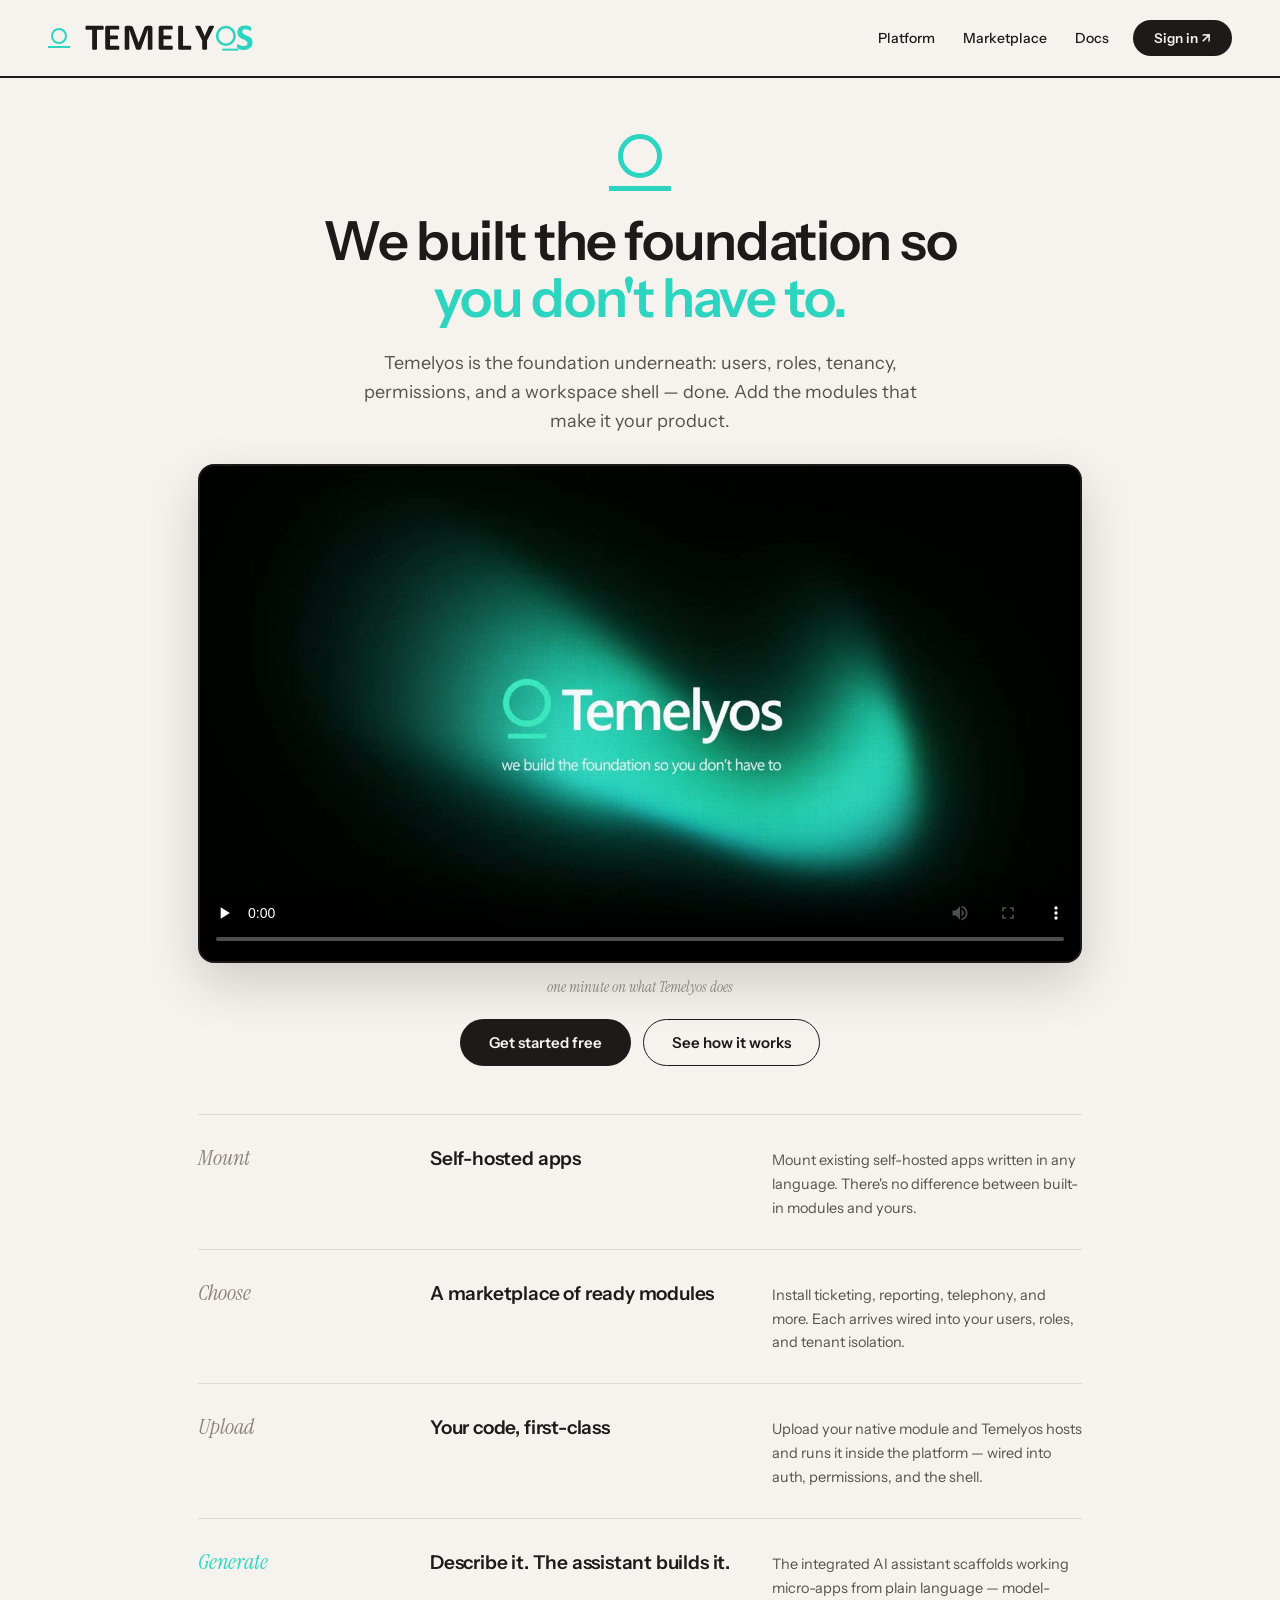
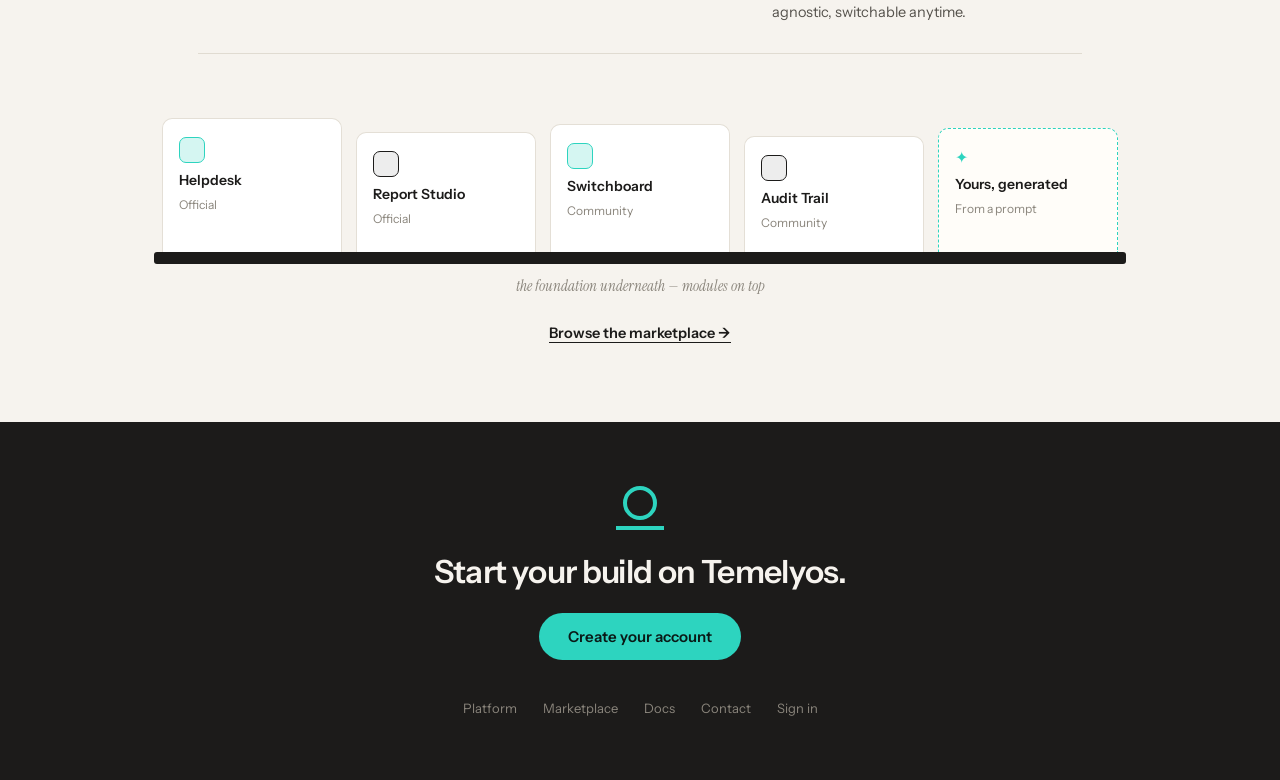
==== commit 87e6de54: "fix(nav): replay the logo animation on refresh Co-Authored-By: Claude Opus 5.5 (1M context) <noreply" ====
--- a/index.html
+++ b/index.html
@@ -18,7 +18,7 @@
     <a href="index.html" class="nav-brand">
       <span style="display:flex;flex-direction:column;align-items:center"><span style="width:16px;height:16px;border-radius:50%;border:2.5px solid #2DD4BF;display:block"></span><span style="width:22px;height:2.5px;background:#2DD4BF;display:block;margin-top:2px"></span></span>
       <img id="nav-logo" src="assets/logo-animated.svg" alt="Temelyos" style="height:32px;display:block">
-      <script>try{sessionStorage.logoPlayed?document.getElementById("nav-logo").src="assets/logo.svg":sessionStorage.logoPlayed=1}catch(e){}</script>
+      <script>if(document.referrer.indexOf(location.origin)==0&&performance.getEntriesByType("navigation")[0].type!="reload")document.getElementById("nav-logo").src="assets/logo.svg"</script>
     </a>
     <div class="nav-links">
       <a href="platform.html">Platform</a>
